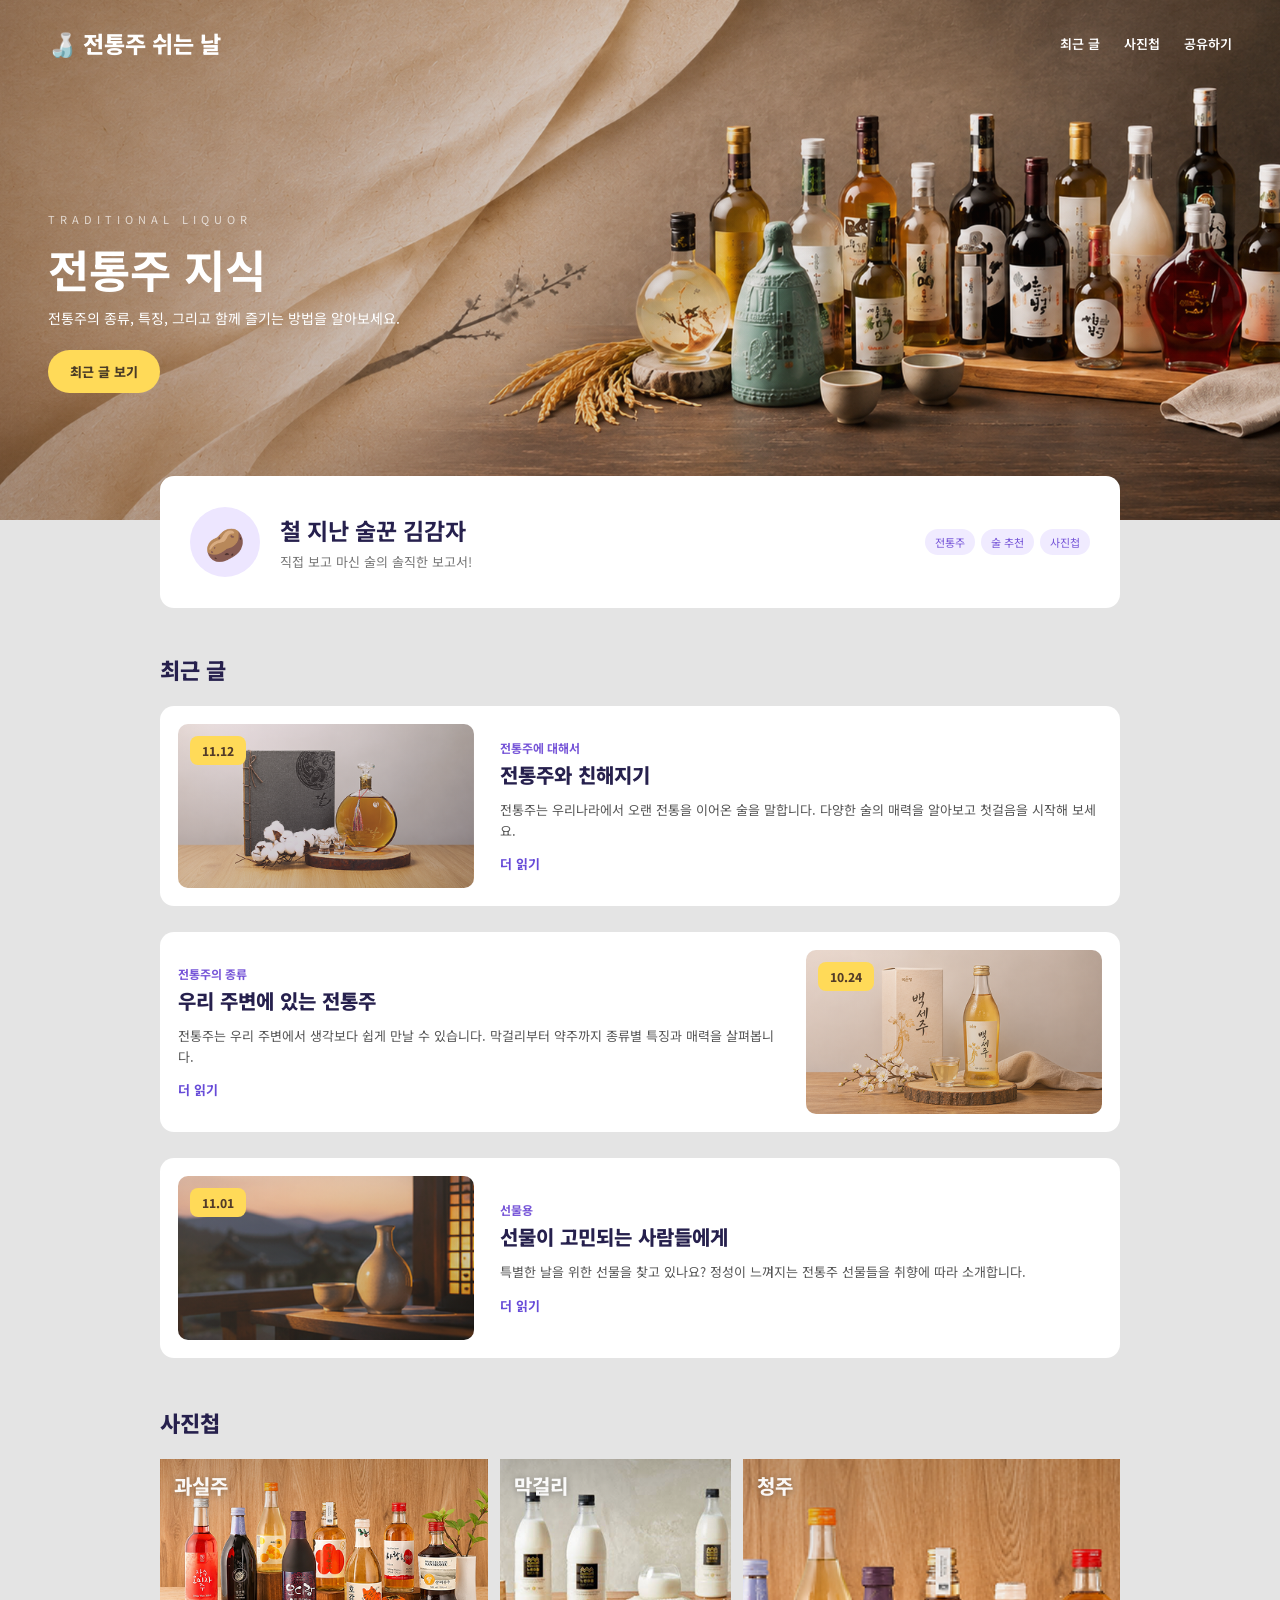
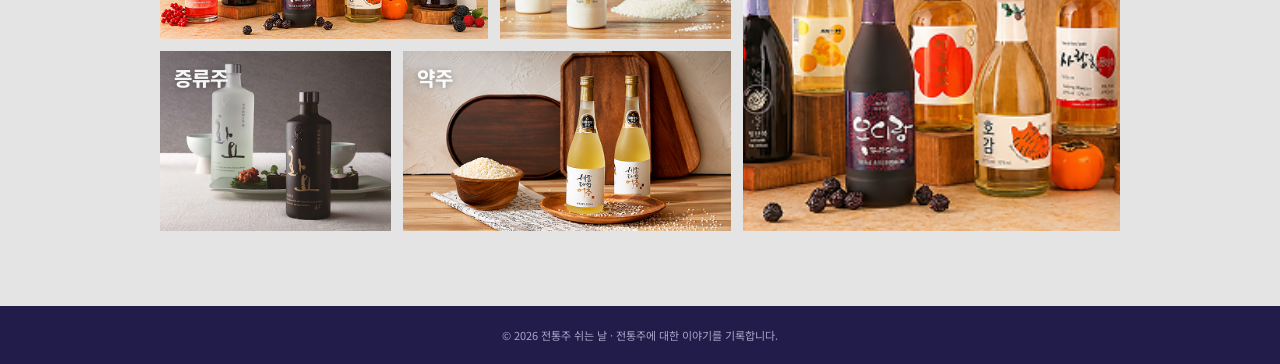
==== Web_Standard/index.html @ cd79e62d "Add files via upload" ====
<!DOCTYPE html>
<html lang="ko">

<head>
    <meta charset="UTF-8">
    <meta name="viewport" content="width=device-width, initial-scale=1.0">
    <meta name="description" content="전통주의 이야기와 추천, 사진첩을 소개하는 공간입니다.">
    <title>전통주 쉬는 날</title>
    <link rel="stylesheet" href="./css/style.css">
    <script src="./js/main.js" defer></script>
</head>

<body>
    <div id="wrap">
        <!-- 1. 상단 배너와 메뉴 -->
        <header class="hero" id="top">
            <div class="hero-shade"></div>
            <div class="header-inner">
                <h1 class="logo"><a href="#top">🍶 전통주 쉬는 날</a></h1>
                <nav aria-label="주 메뉴">
                    <ul class="gnb">
                        <li><a href="#recent">최근 글</a></li>
                        <li><a href="#gallery">사진첩</a></li>
                        <li><a href="#footer">공유하기</a></li>
                    </ul>
                </nav>
            </div>

            <div class="hero-content">
                <span class="eyebrow">TRADITIONAL LIQUOR</span>
                <h2>전통주 지식</h2>
                <p>전통주의 종류, 특징, 그리고 함께 즐기는 방법을 알아보세요.</p>
                <a class="hero-button" href="#recent">최근 글 보기</a>
            </div>
        </header>

        <main>
            <!-- 2. 소개 카드: 배너 아래에 일부 겹침 -->
            <section class="profile-card" aria-label="사이트 소개">
                <div class="profile-icon" aria-hidden="true">🥔</div>
                <div class="profile-copy">
                    <h2>철 지난 술꾼 김감자</h2>
                    <p>직접 보고 마신 술의 솔직한 보고서!</p>
                </div>
                <ul class="profile-tags" aria-label="주요 주제">
                    <li>전통주</li>
                    <li>술 추천</li>
                    <li>사진첩</li>
                </ul>
            </section>

            <div class="content-container">
                <!-- 3. 최근 글 -->
                <section class="recent-section" id="recent">
                    <h2 class="section-title">최근 글</h2>
                    <div class="post-list">
                        <article class="post-card" id="post-1">
                            <div class="post-image post-image--one" role="img" aria-label="전통주 술병과 잔이 놓인 풍경">
                                <span class="post-date">11.12</span>
                            </div>
                            <div class="post-content">
                                <span class="post-category">전통주에 대해서</span>
                                <h3>전통주와 친해지기</h3>
                                <p>전통주는 우리나라에서 오랜 전통을 이어온 술을 말합니다. 다양한 술의 매력을 알아보고 첫걸음을 시작해 보세요.</p>
                                <a href="#post-1" class="read-more" aria-label="전통주와 친해지기 더 읽기">더 읽기</a>
                            </div>
                        </article>

                        <article class="post-card post-card--reverse" id="post-2">
                            <div class="post-image post-image--two" role="img" aria-label="전통주 선물 세트와 술잔">
                                <span class="post-date">10.24</span>
                            </div>
                            <div class="post-content">
                                <span class="post-category">전통주의 종류</span>
                                <h3>우리 주변에 있는 전통주</h3>
                                <p>전통주는 우리 주변에서 생각보다 쉽게 만날 수 있습니다. 막걸리부터 약주까지 종류별 특징과 매력을 살펴봅니다.</p>
                                <a href="#post-2" class="read-more" aria-label="우리 주변에 있는 전통주 더 읽기">더 읽기</a>
                            </div>
                        </article>

                        <article class="post-card" id="post-3">
                            <div class="post-image post-image--three" role="img" aria-label="선물용 전통주 병과 상자">
                                <span class="post-date">11.01</span>
                            </div>
                            <div class="post-content">
                                <span class="post-category">선물용</span>
                                <h3>선물이 고민되는 사람들에게</h3>
                                <p>특별한 날을 위한 선물을 찾고 있나요? 정성이 느껴지는 전통주 선물들을 취향에 따라 소개합니다.</p>
                                <a href="#post-3" class="read-more" aria-label="선물이 고민되는 사람들에게 더 읽기">더 읽기</a>
                            </div>
                        </article>
                    </div>
                </section>

                <!-- 4. 사진첩 -->
                <section class="gallery-section" id="gallery">
                    <h2 class="section-title">사진첩</h2>
                    <div class="gallery-grid">
                        <a href="#gallery" class="gallery-item gallery-item--fruit"
                            aria-label="과실주 사진 보기"><span>과실주</span></a>
                        <a href="#gallery" class="gallery-item gallery-item--makgeolli"
                            aria-label="막걸리 사진 보기"><span>막걸리</span></a>
                        <a href="#gallery" class="gallery-item gallery-item--cheongju"
                            aria-label="청주 사진 보기"><span>청주</span></a>
                        <a href="#gallery" class="gallery-item gallery-item--distilled"
                            aria-label="증류주 사진 보기"><span>증류주</span></a>
                        <a href="#gallery" class="gallery-item gallery-item--yakju"
                            aria-label="약주 사진 보기"><span>약주</span></a>
                    </div>
                </section>
            </div>
        </main>

        <!-- 5. 푸터와 TOP 버튼 -->
        <footer id="footer">
            <p>© 2026 전통주 쉬는 날 · 전통주에 대한 이야기를 기록합니다.</p>
        </footer>
        <button type="button" class="fixedTop" aria-label="맨 위로 이동">TOP ↑</button>
    </div>
</body>

</html>
---- Web_Standard/css/style.css ----
@import url('https://fonts.googleapis.com/css2?family=Noto+Sans+KR:wght@400;500;600;700;800&display=swap');

:root {
    --primary: #26204d;
    --violet: #7756d8;
    --yellow: #ffda58;
    --surface: #e4e4e4;
}

* {
    box-sizing: border-box;
}

html {
    scroll-behavior: smooth;
}

body {
    margin: 0;
    font-family: 'Noto Sans KR', sans-serif;
    color: var(--primary);
}

a {
    color: inherit;
    text-decoration: none;
}

ul {
    margin: 0;
    padding: 0;
    list-style: none;
}

button {
    font: inherit;
    cursor: pointer;
}

#wrap {
    overflow: clip;
}

.hero {
    position: relative;
    min-height: 520px;
    color: #fff;
    background-color: #a97650;
    background-image: linear-gradient(110deg, rgba(65, 43, 34, .25), rgba(36, 22, 26, .02)), url('../img/background.png');
    background-size: cover;
    background-position: center;
}

.hero-shade {
    position: absolute;
    inset: 0;
    background: linear-gradient(90deg, rgba(37, 24, 20, .13), transparent 65%);
    pointer-events: none;
}

.header-inner,
.hero-content {
    position: relative;
    z-index: 1;
    max-width: 1440px;
    margin: 0 auto;
    padding-left: 48px;
    padding-right: 48px;
}

.header-inner {
    display: flex;
    justify-content: space-between;
    align-items: center;
    gap: 25px;
    padding-top: 26px;
}

.logo {
    margin: 0;
    font-size: 23px;
    font-weight: 800;
}

.gnb {
    display: flex;
    flex-wrap: wrap;
    gap: 24px;
    font-size: 13px;
    font-weight: 600;
}

.gnb a:hover {
    text-decoration: underline;
}

.hero-content {
    padding-top: 145px;
    padding-bottom: 110px;
}

.eyebrow {
    font-size: 11px;
    letter-spacing: 5px;
    opacity: .7;
}

.hero-content h2 {
    margin: 13px 0 12px;
    font-size: clamp(32px, 3.5vw, 48px);
    line-height: 1.2;
}

.hero-content p {
    margin: 0 0 22px;
    font-size: 14px;
}

.hero-button {
    display: inline-block;
    padding: 12px 22px;
    background: var(--yellow);
    color: #4b3c26;
    border-radius: 99px;
    font-size: 13px;
    font-weight: 800;
}

main {
    padding-bottom: 75px;
    background: var(--surface);
}

.profile-card,
.content-container {
    width: min(960px, calc(100% - 48px));
    margin-left: auto;
    margin-right: auto;
}

.profile-card {
    position: relative;
    z-index: 2;
    transform: translateY(-44px);
    margin-bottom: -7px;
    display: flex;
    align-items: center;
    gap: 20px;
    min-height: 132px;
    padding: 28px 30px;
    background: #fff;
    border-radius: 14px;
}

.profile-icon {
    flex: 0 0 70px;
    display: grid;
    place-items: center;
    width: 70px;
    height: 70px;
    border-radius: 50%;
    background: #ede6ff;
    font-size: 32px;
}

.profile-copy {
    flex: 1;
    min-width: 0;
}

.profile-copy h2 {
    margin: 0 0 5px;
    font-size: 23px;
}

.profile-copy p {
    margin: 0;
    color: #767676;
    font-size: 13px;
}

.profile-tags {
    display: flex;
    flex-wrap: wrap;
    gap: 6px;
}

.profile-tags li {
    padding: 5px 10px;
    border-radius: 20px;
    color: var(--violet);
    background: #f0ebff;
    font-size: 11px;
    white-space: nowrap;
}

.section-title {
    margin: 0 0 21px;
    font-size: 22px;
    font-weight: 800;
}

.recent-section {
    padding-top: 8px;
}

.post-list {
    display: grid;
    gap: 26px;
}

.post-card {
    display: flex;
    align-items: stretch;
    gap: 26px;
    min-height: 180px;
    padding: 18px;
    border-radius: 14px;
    background: #fff;
}

.post-card--reverse {
    flex-direction: row-reverse;
}

.post-image {
    position: relative;
    flex: 0 0 32%;
    min-height: 164px;
    overflow: hidden;
    border-radius: 10px;
    background-color: #bb9872;
    background-size: cover;
    background-position: center;
}

.post-image--one {
    background-image: linear-gradient(155deg, #dbc2b148, #2a253e55), url('../img/main1.png');
}

.post-image--two {
    background-image: linear-gradient(155deg, #f6dcc148, #53422c55), url('../img/main2.png');
}

.post-image--three {
    background-image: linear-gradient(155deg, #dec6b148, #3d3a3655), url('../img/main3.png');
}

.post-date {
    position: absolute;
    left: 12px;
    top: 12px;
    padding: 6px 12px;
    border-radius: 8px;
    background: var(--yellow);
    color: #533c28;
    font-size: 12px;
    font-weight: 800;
}

.post-content {
    display: flex;
    flex: 1;
    min-width: 0;
    flex-direction: column;
    justify-content: center;
    align-items: flex-start;
}

.post-category {
    color: var(--violet);
    font-size: 12px;
    font-weight: 700;
}

.post-content h3 {
    margin: 4px 0 10px;
    font-size: 20px;
    font-weight: 800;
}

.post-content p {
    margin: 0 0 13px;
    color: #555;
    font-size: 13px;
    line-height: 1.65;
}

.read-more {
    color: #674bd8;
    font-size: 13px;
    font-weight: 700;
}

.read-more:hover {
    text-decoration: underline;
}

.gallery-section {
    margin-top: 48px;
}

.gallery-grid {
    display: grid;
    grid-template-columns: 1fr .82fr 1fr;
    grid-template-rows: repeat(2, 180px);
    gap: 12px;
}

.gallery-item {
    position: relative;
    display: block;
    overflow: hidden;
    background-color: #b49c84;
    background-size: cover;
    background-position: center;
}

.gallery-item::before {
    position: absolute;
    inset: 0;
    content: '';
    background: linear-gradient(180deg, rgba(0, 0, 0, .17), transparent 45%);
}

.gallery-item span {
    position: absolute;
    top: 12px;
    left: 14px;
    z-index: 1;
    color: rgba(255, 255, 255, .94);
    font-size: 20px;
    font-weight: 800;
    text-shadow: 0 1px 6px #0005;
}

.gallery-grid {
    display: grid;
    grid-template-columns: repeat(20, 1fr);
    grid-template-rows: repeat(2, 180px);
    gap: 12px;
}

.gallery-item {
    position: relative;
    display: block;
    overflow: hidden;
    background-size: cover;
    background-position: center;
}

.gallery-item--fruit {
    grid-column: 1 / 8;
    grid-row: 1;
    background-image: url('../img/sul4.png');
}

.gallery-item--makgeolli {
    grid-column: 8 / 13;
    grid-row: 1;
    background-image: url('../img/sul1.png');
}

.gallery-item--cheongju {
    grid-column: 13 / 21;
    grid-row: 1 / 3;
    background-image: url('../img/sul4.png');
}

.gallery-item--distilled {
    grid-column: 1 / 6;
    grid-row: 2;
    background-image: url('../img/sul2.png');
}

.gallery-item--yakju {
    grid-column: 6 / 13;
    grid-row: 2;
    background-image: url('../img/sul3.png');
}

.gallery-item:hover {
    filter: brightness(.93);
}

footer {
    padding: 21px 20px;
    text-align: center;
    color: #a8a4c5;
    background: #221c4a;
    font-size: 11px;
}

footer p {
    margin: 0;
}

.fixedTop {
    position: fixed;
    bottom: 28px;
    right: 28px;
    z-index: 10;
    width: 58px;
    height: 58px;
    border: 0;
    border-radius: 50%;
    color: #fff;
    background: #8665e9;
    font-size: 12px;
    font-weight: 800;
    box-shadow: 0 5px 20px #0002;
    opacity: 0;
    visibility: hidden;
    transition: opacity .25s, visibility .25s;
}

#wrap.scroll .fixedTop {
    opacity: 1;
    visibility: visible;
}

@media (max-width: 700px) {
    .hero {
        min-height: 440px;
    }

    .header-inner,
    .hero-content {
        padding-left: 20px;
        padding-right: 20px;
    }

    .header-inner {
        align-items: flex-start;
        gap: 14px;
    }

    .logo {
        font-size: 16px;
    }

    .gnb {
        gap: 12px;
        font-size: 11px;
    }

    .hero-content {
        padding-top: 120px;
    }

    .hero-content h2 {
        font-size: 34px;
    }

    .profile-card,
    .content-container {
        width: min(100% - 28px, 480px);
    }

    .profile-card {
        padding: 20px;
        min-height: 0;
        gap: 12px;
        flex-wrap: wrap;
    }

    .profile-icon {
        flex-basis: 54px;
        width: 54px;
        height: 54px;
        font-size: 25px;
    }

    .profile-copy h2 {
        font-size: 16px;
    }

    .profile-copy p {
        font-size: 11px;
    }

    .profile-tags {
        width: 100%;
        padding-left: 66px;
    }

    .section-title {
        font-size: 19px;
    }

    .post-card,
    .post-card--reverse {
        flex-direction: column;
        gap: 14px;
        padding: 14px;
    }

    .post-image {
        flex-basis: auto;
        height: 190px;
    }

    .post-content h3 {
        font-size: 18px;
    }

    .gallery-grid {
        grid-template-columns: repeat(2, minmax(0, 1fr));
        grid-template-rows: repeat(3, 150px);
        gap: 8px;
    }

    .gallery-item--cheongju {
        grid-column: 2;
        grid-row: 2 / 4;
    }

    .gallery-item span {
        font-size: 16px;
    }
}
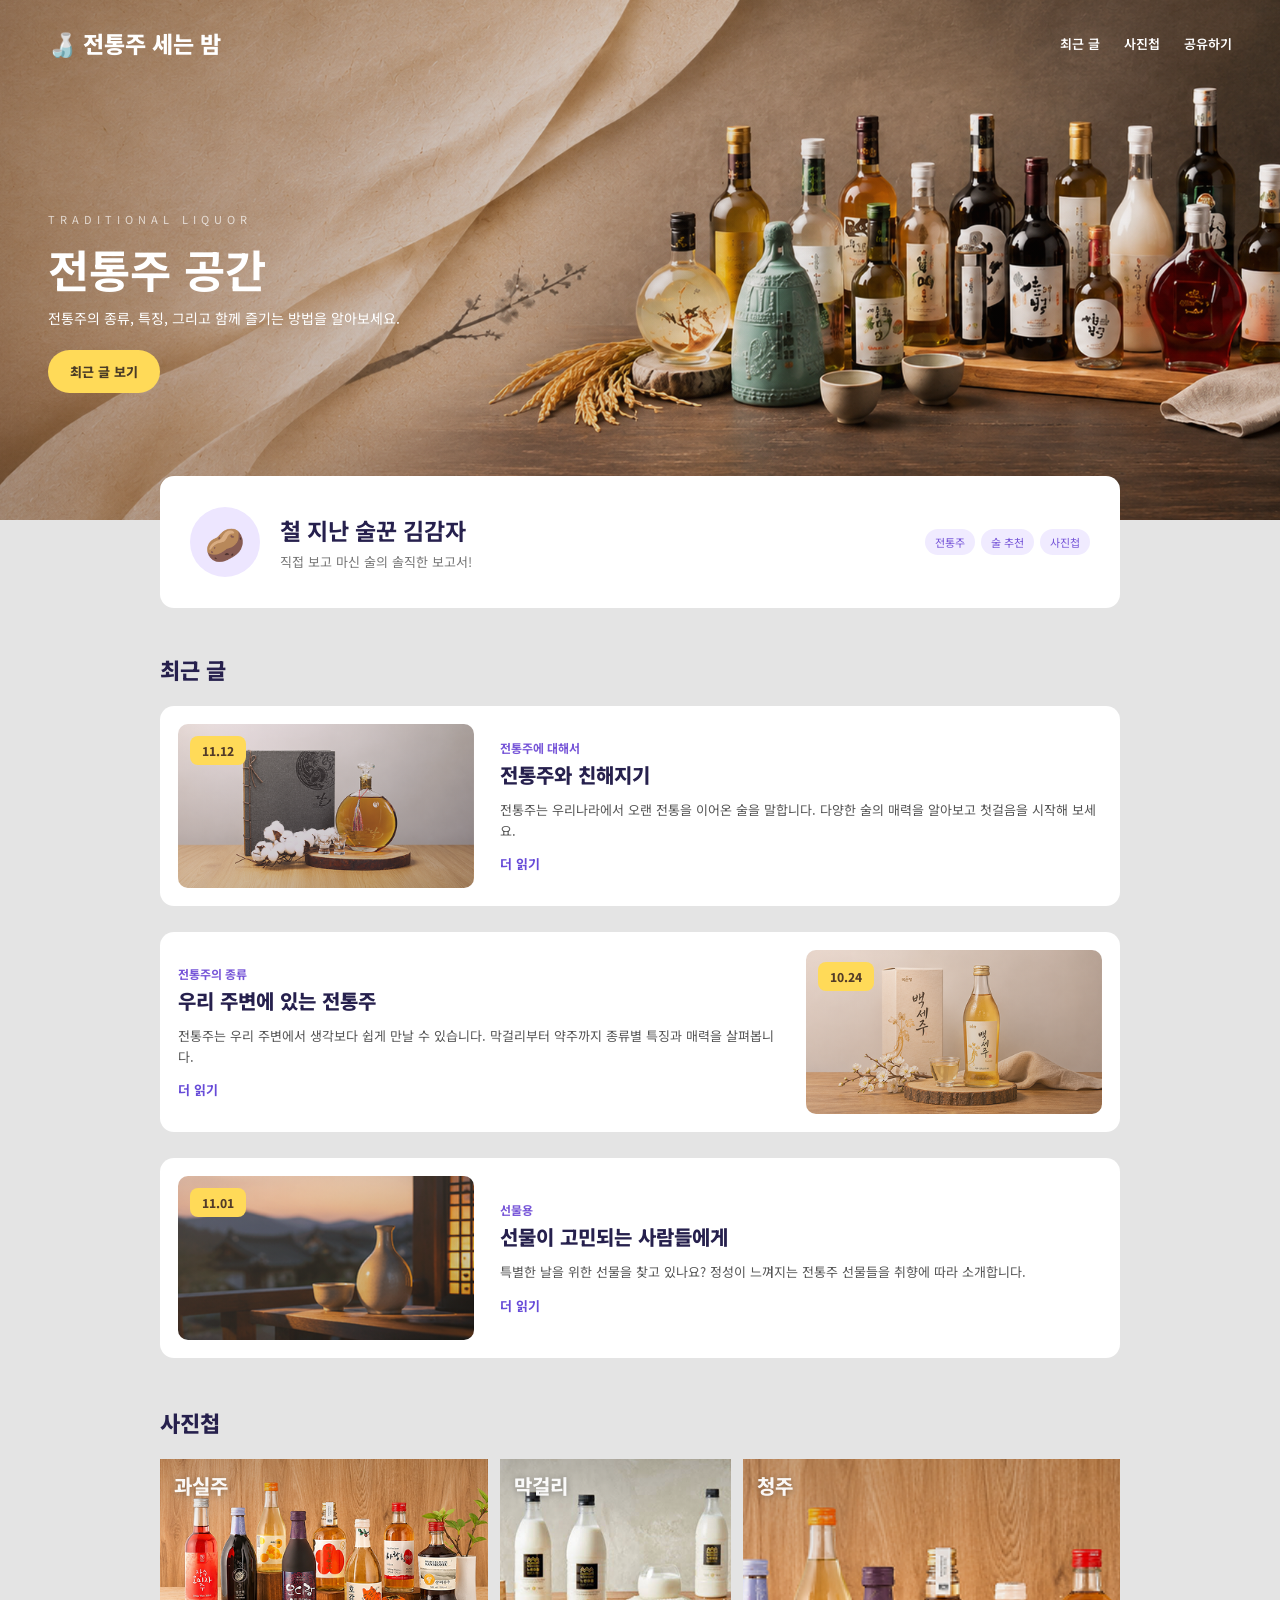
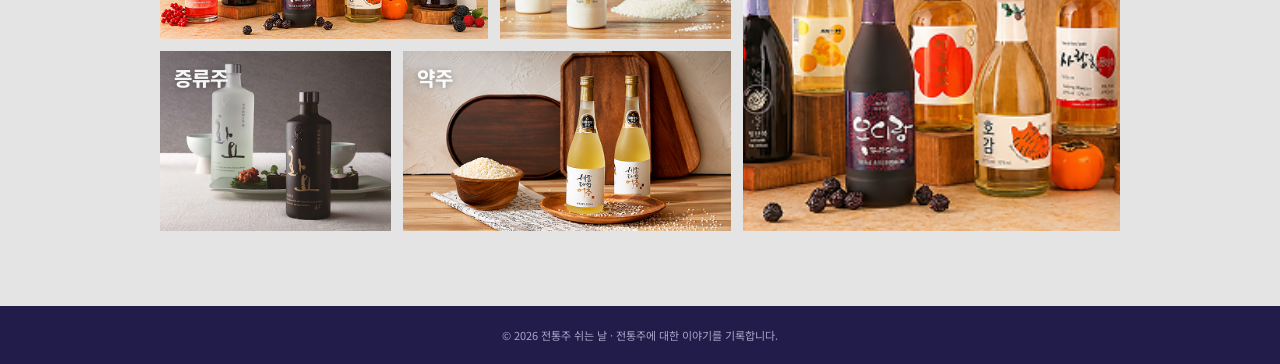
==== commit 049d8add: "Update index.html" ====
--- a/Web_Standard/index.html
+++ b/Web_Standard/index.html
@@ -16,7 +16,7 @@
         <header class="hero" id="top">
             <div class="hero-shade"></div>
             <div class="header-inner">
-                <h1 class="logo"><a href="#top">🍶 전통주 쉬는 날</a></h1>
+                <h1 class="logo"><a href="#top">🍶 전통주 세는 밤</a></h1>
                 <nav aria-label="주 메뉴">
                     <ul class="gnb">
                         <li><a href="#recent">최근 글</a></li>
@@ -28,14 +28,13 @@
 
             <div class="hero-content">
                 <span class="eyebrow">TRADITIONAL LIQUOR</span>
-                <h2>전통주 지식</h2>
+                <h2>전통주 공간</h2>
                 <p>전통주의 종류, 특징, 그리고 함께 즐기는 방법을 알아보세요.</p>
                 <a class="hero-button" href="#recent">최근 글 보기</a>
             </div>
         </header>
 
         <main>
-            <!-- 2. 소개 카드: 배너 아래에 일부 겹침 -->
             <section class="profile-card" aria-label="사이트 소개">
                 <div class="profile-icon" aria-hidden="true">🥔</div>
                 <div class="profile-copy">
@@ -111,7 +110,6 @@
             </div>
         </main>
 
-        <!-- 5. 푸터와 TOP 버튼 -->
         <footer id="footer">
             <p>© 2026 전통주 쉬는 날 · 전통주에 대한 이야기를 기록합니다.</p>
         </footer>
